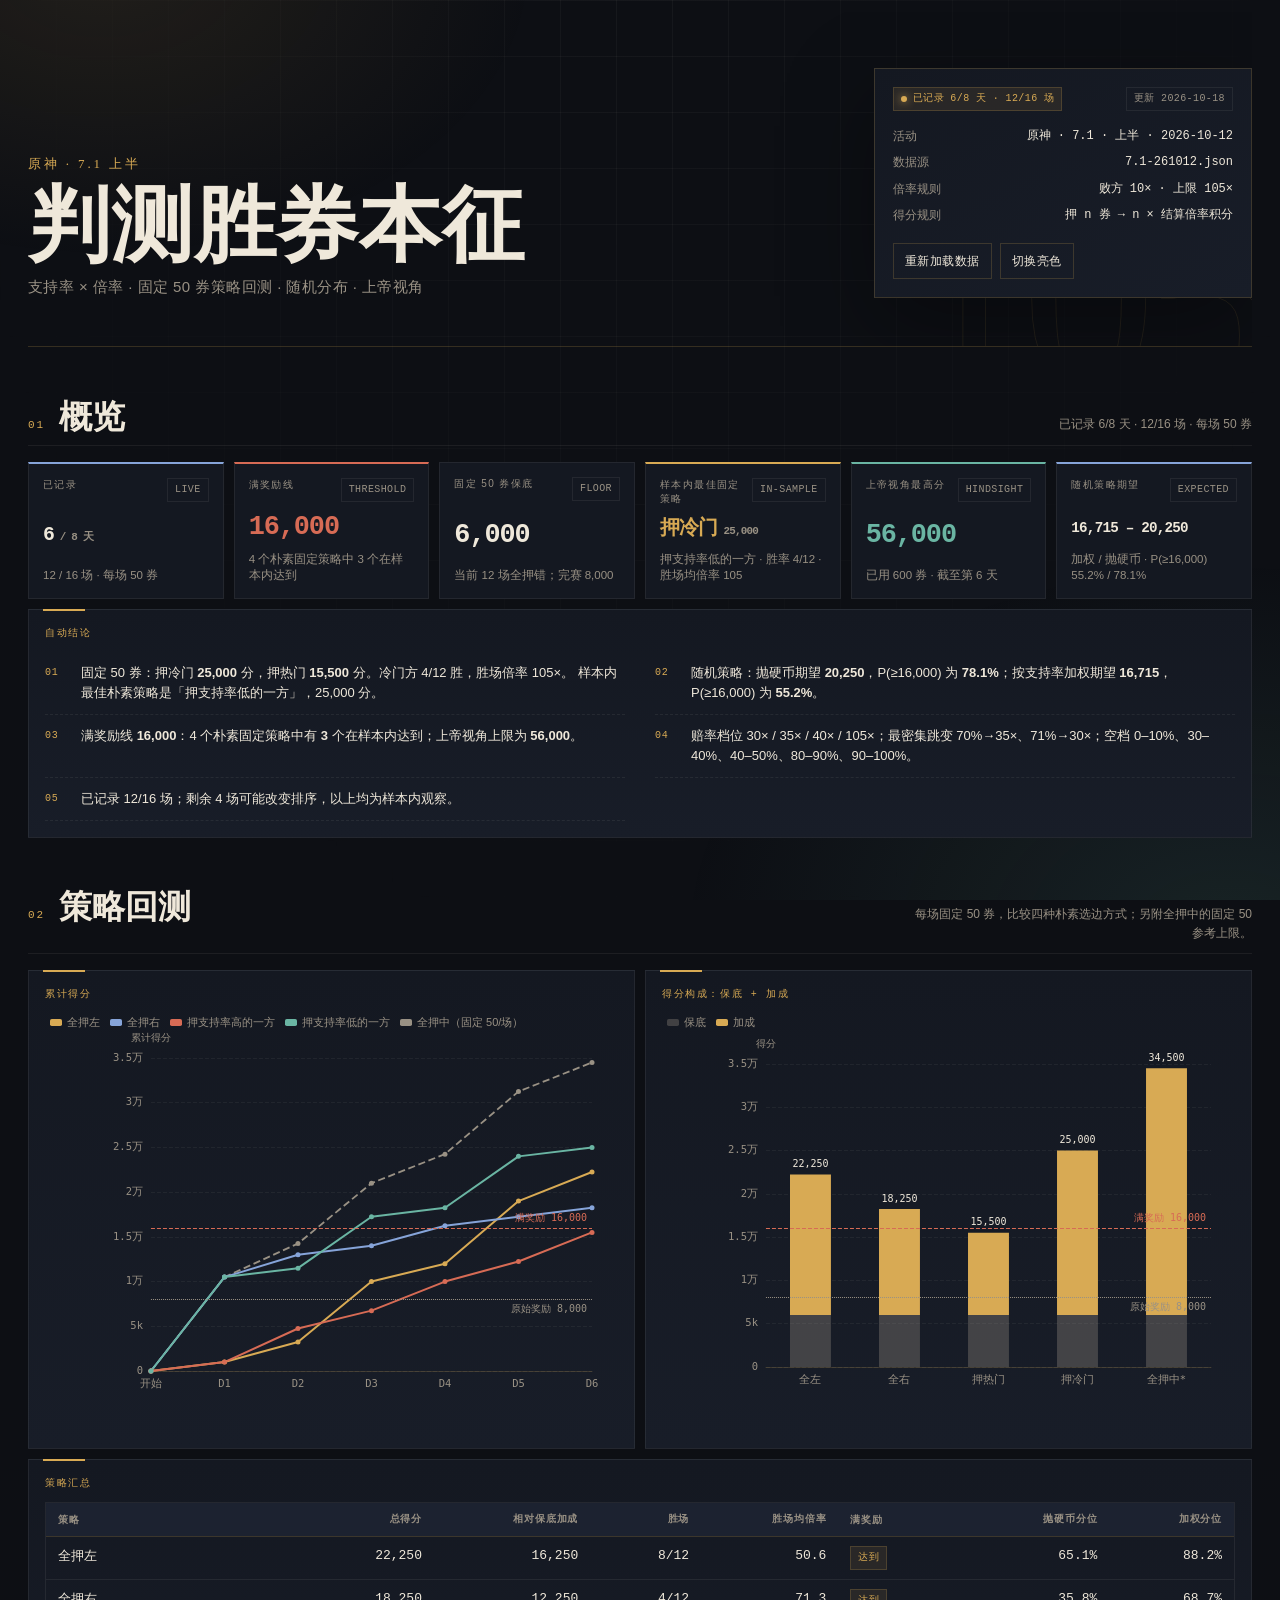
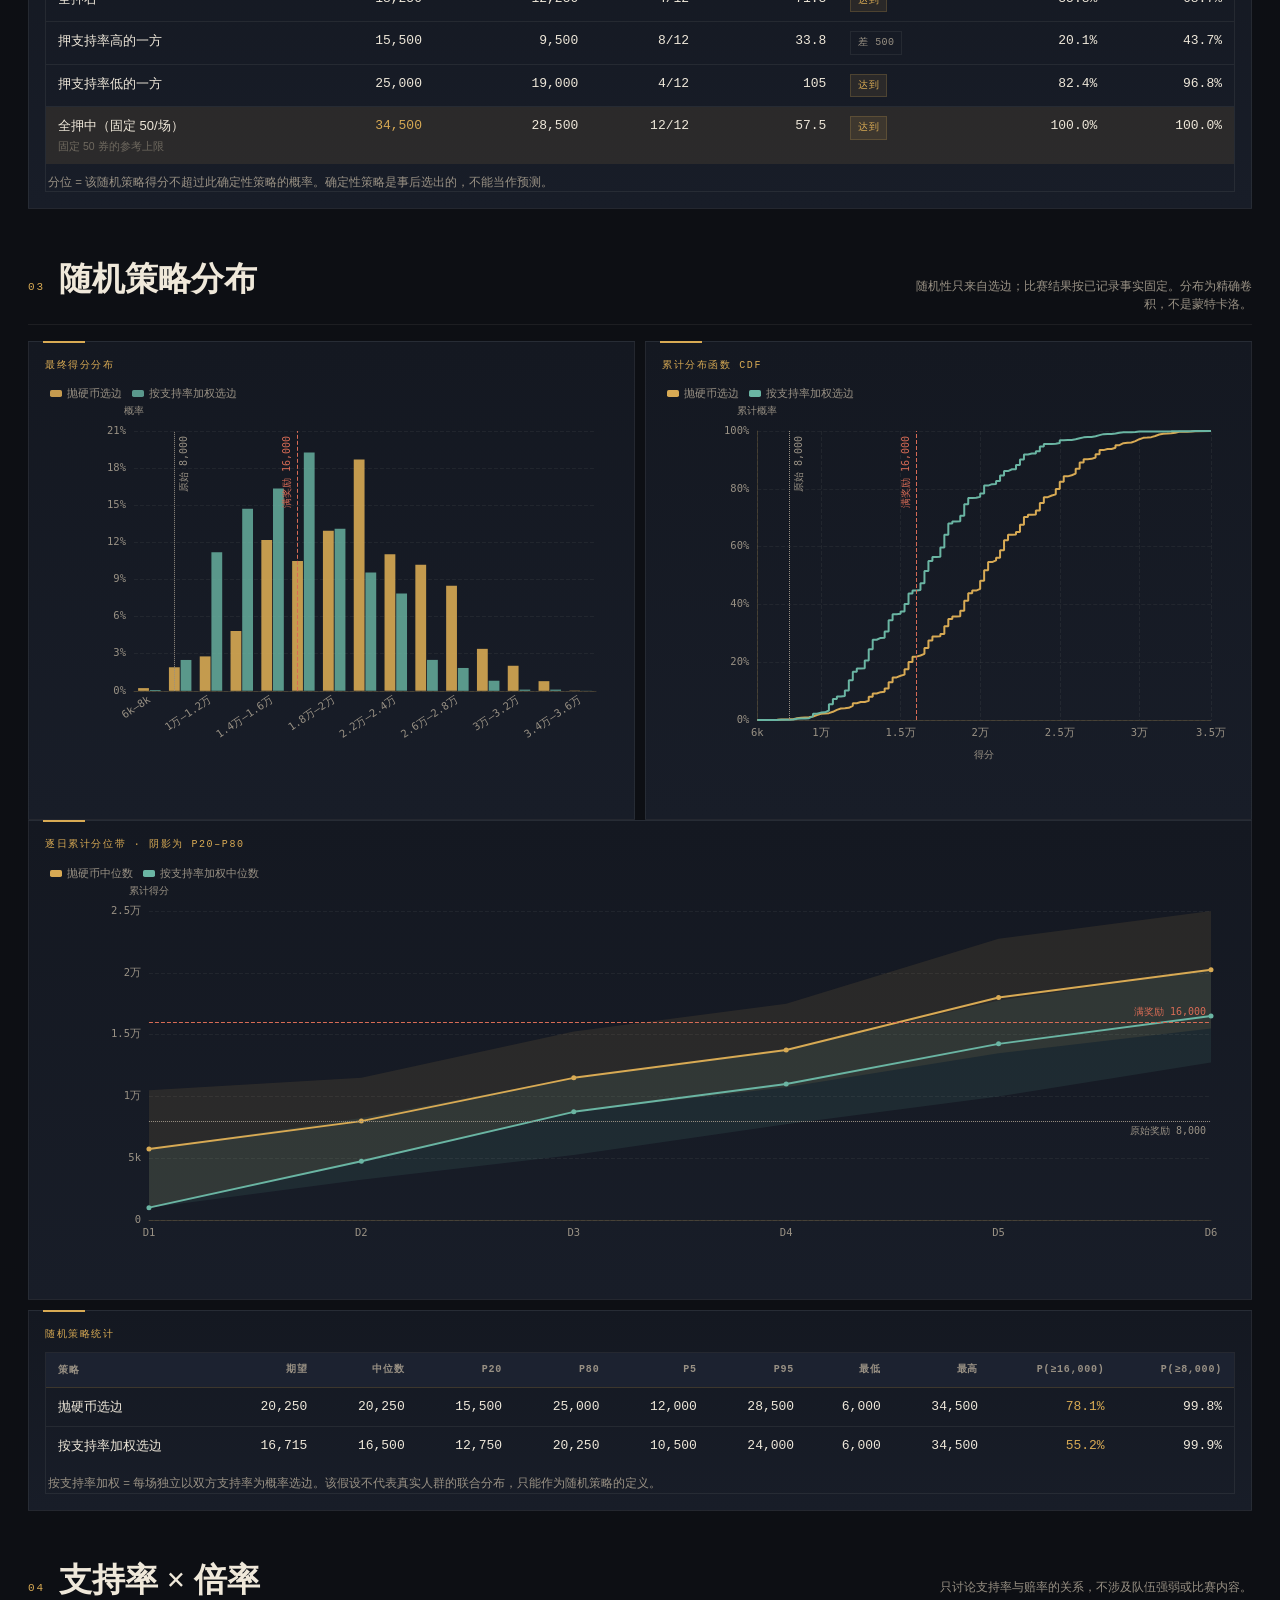
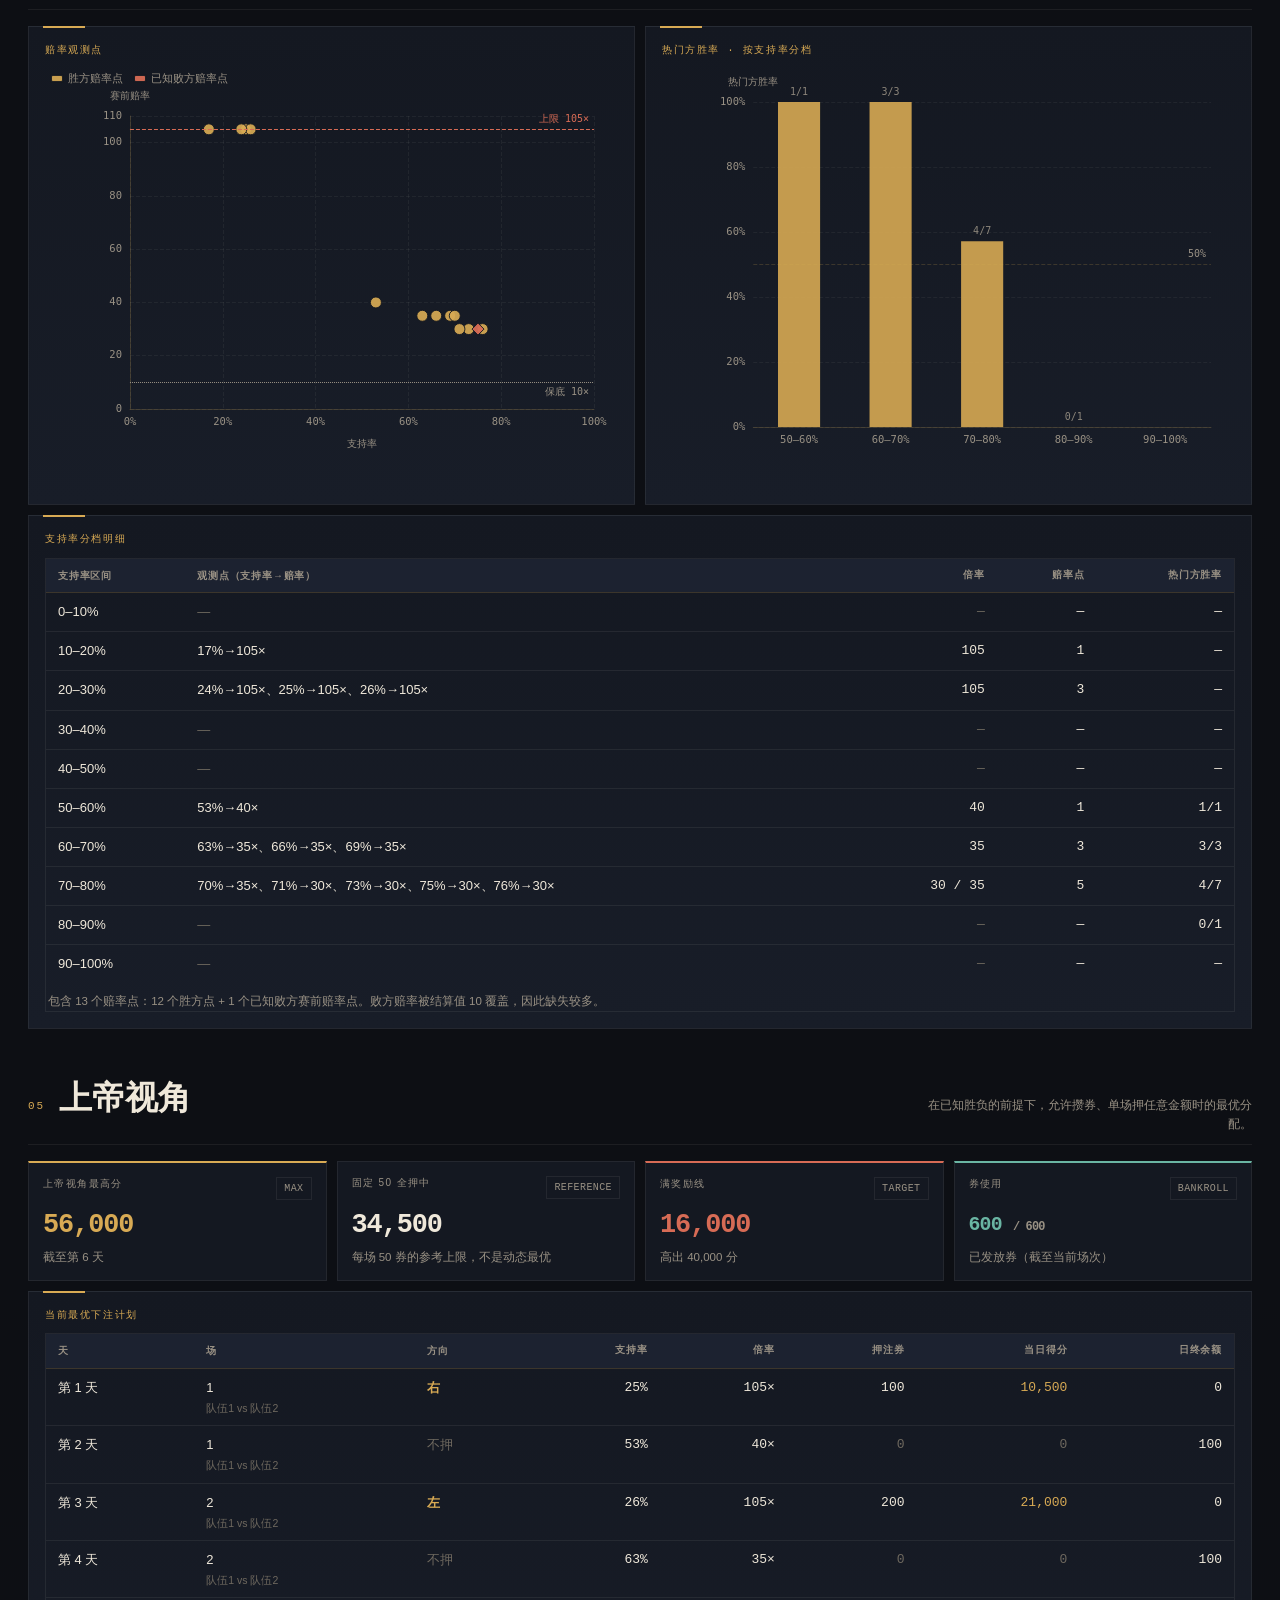
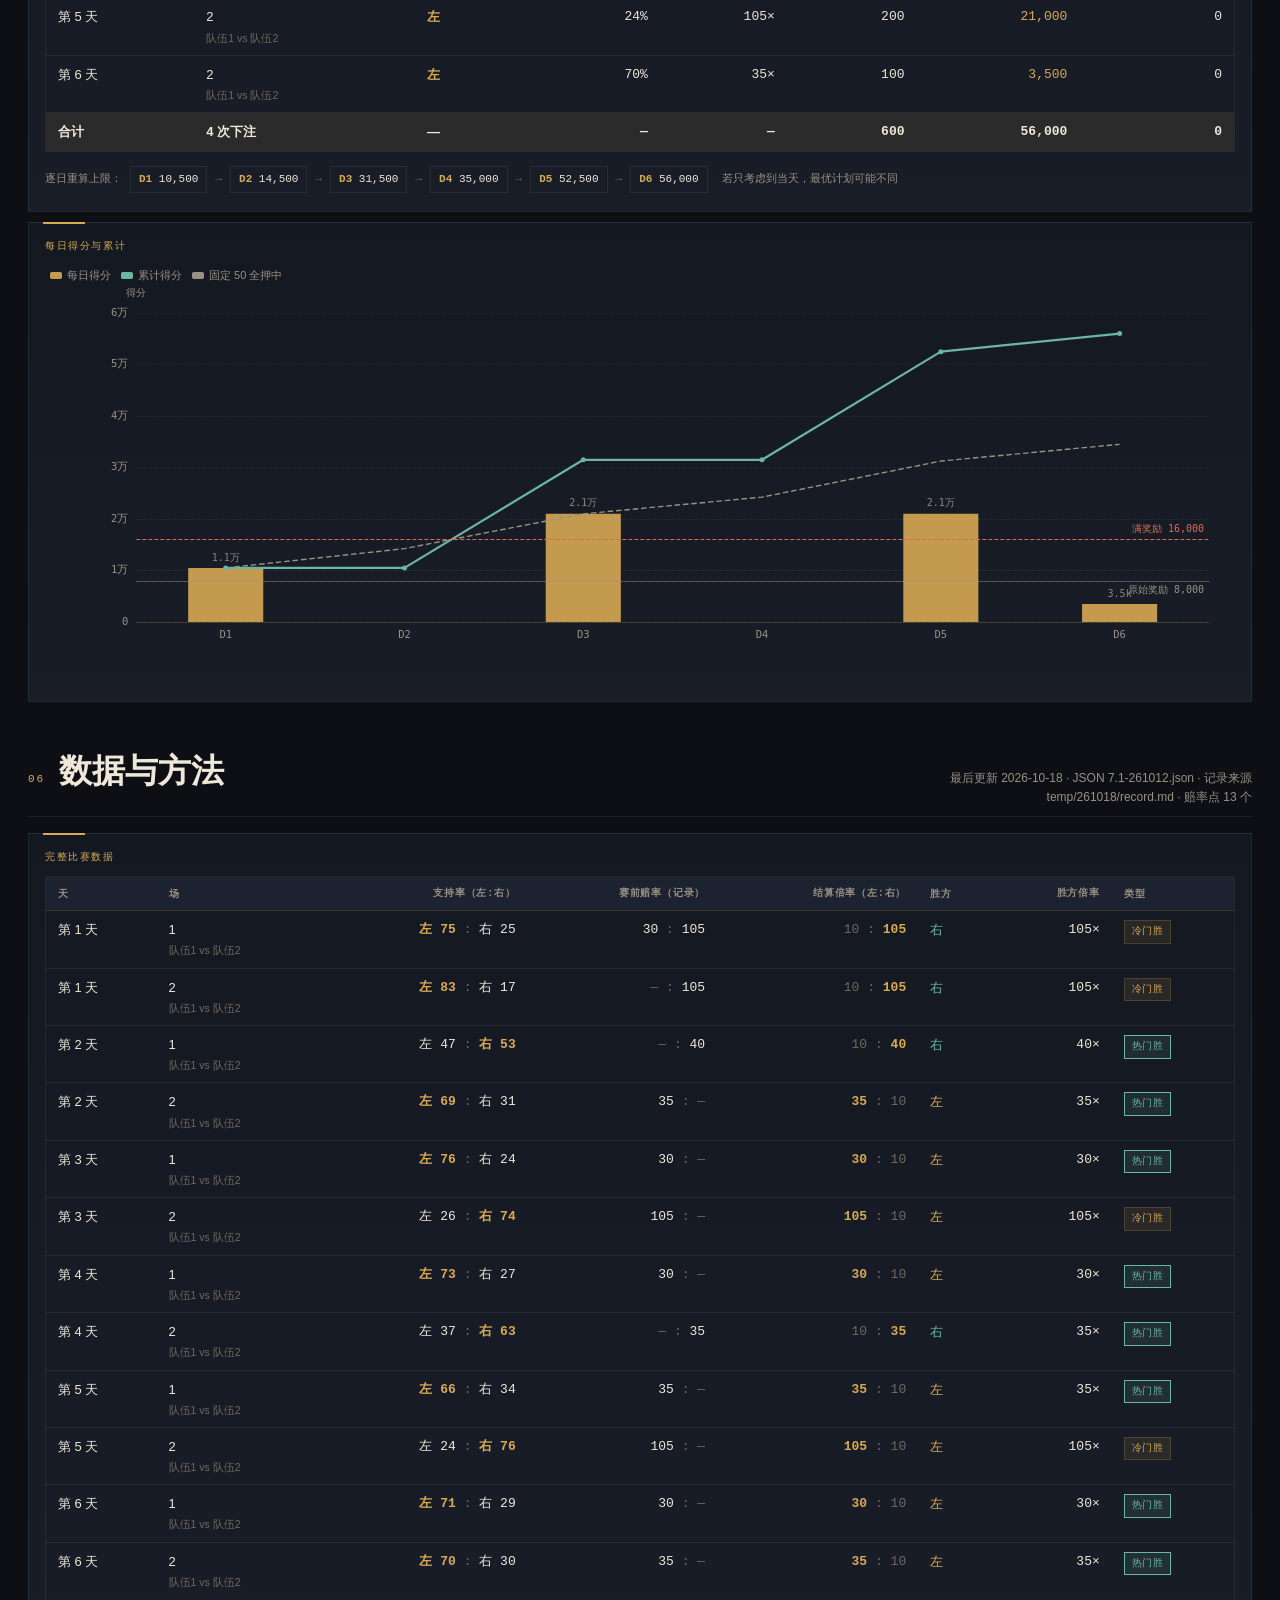
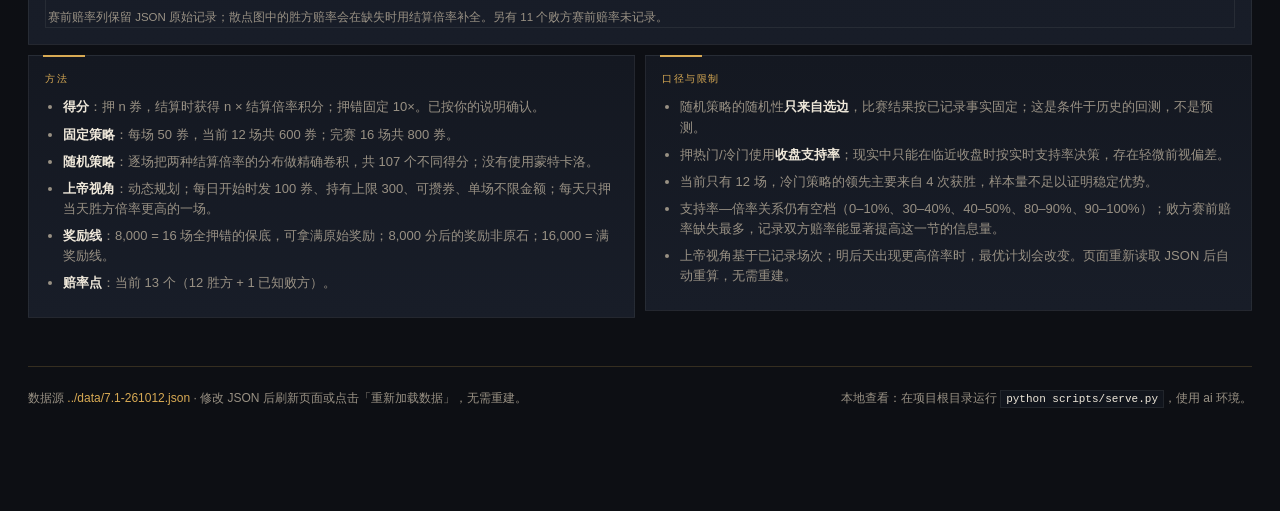
==== web/index.html @ 1e2c2797 "feat: 建立判测胜券支持率与倍率分析页面" ====
<!DOCTYPE html>
<html lang="zh-CN" data-theme="dark">
<head>
  <meta charset="UTF-8">
  <meta name="viewport" content="width=device-width, initial-scale=1.0">
  <meta name="description" content="原神 7.1 上半「判测胜券本征」支持率、倍率与下注策略分析">
  <link rel="icon" href="data:,">
  <title>判测胜券本征 · 支持率与倍率分析</title>
  <script>
    try {
      document.documentElement.dataset.theme =
        localStorage.getItem('activity-analysis-theme') || 'dark';
    } catch (e) {
      document.documentElement.dataset.theme = 'dark';
    }
  </script>
  <link rel="stylesheet" href="style.css">
</head>
<body>
  <div class="page">
    <header class="hero reveal" style="--delay:0ms">
      <div class="hero-main">
        <div class="eyebrow">原神 · 7.1 上半</div>
        <h1 class="hero-title">判测胜券本征</h1>
        <p class="hero-sub">支持率 × 倍率 · 固定 50 券策略回测 · 随机分布 · 上帝视角</p>
      </div>
      <aside class="hero-card" aria-label="数据状态">
        <div class="hero-card-head">
          <span class="badge gold" id="status-badge-wrap">
            <span class="dot"></span>
            <span id="status-badge">正在读取</span>
          </span>
          <span class="badge" id="last-updated">更新 —</span>
        </div>
        <dl class="hero-meta">
          <dt>活动</dt><dd id="meta-activity">—</dd>
          <dt>数据源</dt><dd id="meta-source">—</dd>
          <dt>倍率规则</dt><dd id="meta-multiplier">—</dd>
          <dt>得分规则</dt><dd id="meta-score">—</dd>
        </dl>
        <div class="hero-actions">
          <button class="btn" id="reload-btn" type="button">重新加载数据</button>
          <button class="btn" id="theme-btn" type="button">切换亮色</button>
        </div>
      </aside>
    </header>

    <main id="main">
      <div class="loading" id="loading">正在读取 JSON 数据…</div>
      <div class="notice hidden" id="error-panel" role="alert"></div>
      <div class="notice warn hidden" id="warning-panel" role="status"></div>

      <section class="section reveal" id="section-overview" style="--delay:80ms">
        <div class="section-head">
          <span class="section-index">01</span>
          <h2 class="section-title">概览</h2>
          <p class="section-caption" id="overview-caption">—</p>
        </div>
        <div class="kpi-grid" id="kpis"></div>
        <div class="panel insights-panel">
          <div class="panel-kicker">自动结论</div>
          <div class="insights" id="insights"></div>
        </div>
      </section>

      <section class="section reveal" id="section-strategy" style="--delay:140ms">
        <div class="section-head">
          <span class="section-index">02</span>
          <h2 class="section-title">策略回测</h2>
          <p class="section-caption" id="strategy-caption">每场固定 50 券，比较四种朴素选边方式；另附全押中的固定 50 参考上限。</p>
        </div>
        <div class="grid-2">
          <div class="panel">
            <div class="panel-kicker">累计得分</div>
            <div class="chart tall" id="strategy-cum-chart" role="img" aria-label="各固定策略累计得分曲线"></div>
          </div>
          <div class="panel">
            <div class="panel-kicker">得分构成：保底 + 加成</div>
            <div class="chart tall" id="strategy-final-chart" role="img" aria-label="各固定策略得分构成"></div>
          </div>
        </div>
        <div class="panel table-panel">
          <div class="panel-kicker">策略汇总</div>
          <div class="table-wrap" id="strategy-table"></div>
        </div>
      </section>

      <section class="section reveal" id="section-random" style="--delay:200ms">
        <div class="section-head">
          <span class="section-index">03</span>
          <h2 class="section-title">随机策略分布</h2>
          <p class="section-caption" id="random-caption">随机性只来自选边；比赛结果按已记录事实固定。分布为精确卷积，不是蒙特卡洛。</p>
        </div>
        <div class="grid-2">
          <div class="panel">
            <div class="panel-kicker">最终得分分布</div>
            <div class="chart tall" id="hist-chart" role="img" aria-label="随机策略最终得分直方图"></div>
          </div>
          <div class="panel">
            <div class="panel-kicker">累计分布函数 CDF</div>
            <div class="chart tall" id="cdf-chart" role="img" aria-label="随机策略累计分布函数"></div>
          </div>
        </div>
        <div class="panel">
          <div class="panel-kicker">逐日累计分位带 · 阴影为 P20–P80</div>
          <div class="chart tall" id="daily-band-chart" role="img" aria-label="随机策略逐日累计分位带"></div>
        </div>
        <div class="panel table-panel">
          <div class="panel-kicker">随机策略统计</div>
          <div class="table-wrap" id="random-table"></div>
        </div>
      </section>

      <section class="section reveal" id="section-odds" style="--delay:260ms">
        <div class="section-head">
          <span class="section-index">04</span>
          <h2 class="section-title">支持率 × 倍率</h2>
          <p class="section-caption" id="odds-caption">只讨论支持率与赔率的关系，不涉及队伍强弱或比赛内容。</p>
        </div>
        <div class="grid-2">
          <div class="panel">
            <div class="panel-kicker">赔率观测点</div>
            <div class="chart tall" id="odds-chart" role="img" aria-label="支持率与赔率散点图"></div>
          </div>
          <div class="panel">
            <div class="panel-kicker">热门方胜率 · 按支持率分档</div>
            <div class="chart tall" id="favorite-chart" role="img" aria-label="热门方胜率按支持率分档"></div>
          </div>
        </div>
        <div class="panel table-panel">
          <div class="panel-kicker">支持率分档明细</div>
          <div class="table-wrap" id="bucket-table"></div>
        </div>
      </section>

      <section class="section reveal" id="section-god" style="--delay:320ms">
        <div class="section-head">
          <span class="section-index">05</span>
          <h2 class="section-title">上帝视角</h2>
          <p class="section-caption" id="god-caption">在已知胜负的前提下，允许攒券、单场押任意金额时的最优分配。</p>
        </div>
        <div class="kpi-grid small" id="god-kpis"></div>
        <div class="panel table-panel">
          <div class="panel-kicker">当前最优下注计划</div>
          <div class="table-wrap" id="god-plan-table"></div>
          <div class="prefix-strip" id="god-prefixes"></div>
        </div>
        <div class="panel table-panel">
          <div class="panel-kicker">每日得分与累计</div>
          <div class="chart tall" id="god-chart" role="img" aria-label="上帝视角每日得分与累计"></div>
        </div>
      </section>

      <section class="section reveal" id="section-data" style="--delay:380ms">
        <div class="section-head">
          <span class="section-index">06</span>
          <h2 class="section-title">数据与方法</h2>
          <p class="section-caption" id="data-caption">—</p>
        </div>
        <div class="panel table-panel">
          <div class="panel-kicker">完整比赛数据</div>
          <div class="table-wrap" id="match-table"></div>
        </div>
        <div class="grid-2 align-start" style="margin-top:10px">
          <div class="panel method">
            <div class="panel-kicker">方法</div>
            <div id="method-notes"></div>
          </div>
          <div class="panel method">
            <div class="panel-kicker">口径与限制</div>
            <div id="caveats"></div>
          </div>
        </div>
      </section>
    </main>

    <footer>
      <div>
        数据源 <a id="data-link" href="#">—</a> · 修改 JSON 后刷新页面或点击「重新加载数据」，无需重建。
      </div>
      <div>
        本地查看：在项目根目录运行 <code>python scripts/serve.py</code>，使用 ai 环境。
      </div>
    </footer>
  </div>

  <noscript>
    <div class="notice">本页面需要启用 JavaScript 才能读取数据和绘制图表。</div>
  </noscript>

  <script src="vendor/echarts.min.js"></script>
  <script src="app.js"></script>
</body>
</html>
---- web/style.css ----
:root {
  color-scheme: dark;
  --bg: #0d0f14;
  --bg-2: #11151d;
  --panel: #141821;
  --panel-2: #181d28;
  --panel-3: #1c2230;
  --text: #efe8da;
  --muted: #999184;
  --faint: #6f695f;
  --line: rgba(214, 168, 79, .20);
  --line-soft: rgba(239, 232, 218, .07);
  --grid: rgba(239, 232, 218, .045);
  --gold: #d8aa54;
  --gold-strong: #edc879;
  --gold-soft: rgba(216, 170, 84, .10);
  --red: #d76b55;
  --red-soft: rgba(215, 107, 85, .12);
  --jade: #6ab5a3;
  --jade-soft: rgba(106, 181, 163, .12);
  --blue: #86a4d9;
  --blue-soft: rgba(134, 164, 217, .12);
  --shadow: 0 28px 90px rgba(0, 0, 0, .35);
  --font-display: "Iowan Old Style", "Palatino Linotype", "Georgia", "STZhongsong", "Songti SC", "SimSun", serif;
  --font-body: "Aptos", "Segoe UI", "Microsoft YaHei UI", "PingFang SC", sans-serif;
  --font-mono: "Cascadia Mono", "Consolas", "SFMono-Regular", "Menlo", monospace;
  --font-kai: "KaiTi", "STKaiti", "Kaiti SC", serif;
}

html[data-theme="light"] {
  color-scheme: light;
  --bg: #f1ecdf;
  --bg-2: #f6f1e6;
  --panel: #fbf7ee;
  --panel-2: #f5efe2;
  --panel-3: #efe7d7;
  --text: #241f18;
  --muted: #746a5b;
  --faint: #9c917f;
  --line: rgba(122, 87, 32, .22);
  --line-soft: rgba(36, 31, 24, .09);
  --grid: rgba(36, 31, 24, .05);
  --gold: #92651b;
  --gold-strong: #7a5215;
  --gold-soft: rgba(146, 101, 27, .08);
  --red: #a33f2d;
  --red-soft: rgba(163, 63, 45, .08);
  --jade: #2d7768;
  --jade-soft: rgba(45, 119, 104, .08);
  --blue: #3f6198;
  --blue-soft: rgba(63, 97, 152, .08);
  --shadow: 0 24px 60px rgba(80, 60, 30, .10);
}

*,
*::before,
*::after { box-sizing: border-box; }

html { scroll-behavior: smooth; }

body {
  margin: 0;
  min-height: 100vh;
  background: var(--bg);
  color: var(--text);
  font-family: var(--font-body);
  font-size: 15px;
  line-height: 1.55;
  text-rendering: optimizeLegibility;
  -webkit-font-smoothing: antialiased;
}

body::before {
  content: "";
  position: fixed;
  inset: 0;
  z-index: 0;
  pointer-events: none;
  background-image:
    linear-gradient(var(--grid) 1px, transparent 1px),
    linear-gradient(90deg, var(--grid) 1px, transparent 1px);
  background-size: 56px 56px;
  -webkit-mask-image: radial-gradient(ellipse at 50% 0%, #000 0%, transparent 78%);
  mask-image: radial-gradient(ellipse at 50% 0%, #000 0%, transparent 78%);
}

body::after {
  content: "";
  position: fixed;
  inset: 0;
  z-index: 0;
  pointer-events: none;
  background:
    radial-gradient(620px 420px at 8% -4%, var(--gold-soft), transparent 70%),
    radial-gradient(760px 520px at 96% 104%, var(--jade-soft), transparent 72%);
}

a { color: var(--gold); text-decoration: none; }
a:hover { text-decoration: underline; }
button { font: inherit; color: inherit; }
code, pre { font-family: var(--font-mono); }
::selection { background: var(--gold); color: var(--bg); }

.page {
  position: relative;
  z-index: 1;
  width: min(1440px, calc(100% - 56px));
  margin: 0 auto;
  padding: 12px 0 64px;
}

/* ---------- hero ---------- */

.hero {
  position: relative;
  display: grid;
  grid-template-columns: minmax(0, 1.55fr) minmax(330px, .75fr);
  gap: clamp(24px, 5vw, 72px);
  align-items: end;
  padding: clamp(28px, 4.5vw, 56px) 0 clamp(28px, 4vw, 48px);
  border-bottom: 1px solid var(--line);
  overflow: hidden;
}

.hero::after {
  content: "105";
  position: absolute;
  right: -6px;
  bottom: -58px;
  z-index: 0;
  font-family: var(--font-display);
  font-size: clamp(150px, 21vw, 300px);
  line-height: .8;
  letter-spacing: -.06em;
  color: transparent;
  -webkit-text-stroke: 1px var(--line);
  opacity: .55;
  pointer-events: none;
  user-select: none;
}

.hero-main,
.hero-card { position: relative; z-index: 1; }

.eyebrow {
  font-family: var(--font-kai);
  font-size: 13px;
  letter-spacing: .22em;
  color: var(--gold);
}

.hero-title {
  margin: .16em 0 .12em;
  font-family: var(--font-display);
  font-size: clamp(42px, 6.4vw, 86px);
  font-weight: 600;
  line-height: .96;
  letter-spacing: .01em;
}

.hero-sub {
  max-width: 62ch;
  margin: 0;
  color: var(--muted);
  font-size: clamp(13px, 1.2vw, 15px);
  letter-spacing: .03em;
}

.hero-card {
  border: 1px solid var(--line);
  background: linear-gradient(155deg, var(--panel), var(--panel-2));
  box-shadow: var(--shadow);
  padding: 18px;
}

.hero-card-head {
  display: flex;
  flex-wrap: wrap;
  align-items: center;
  justify-content: space-between;
  gap: 8px;
}

.hero-meta {
  display: grid;
  grid-template-columns: auto 1fr;
  gap: 8px 16px;
  margin: 16px 0 0;
  font-size: 12px;
}

.hero-meta dt { color: var(--muted); white-space: nowrap; }
.hero-meta dd {
  margin: 0;
  font-family: var(--font-mono);
  text-align: right;
  overflow-wrap: anywhere;
}

.hero-actions {
  display: flex;
  flex-wrap: wrap;
  gap: 8px;
  margin-top: 18px;
}

/* ---------- sections and panels ---------- */

.section { padding-top: clamp(34px, 4vw, 52px); }

.section-head {
  display: flex;
  align-items: baseline;
  gap: 14px;
  margin-bottom: 16px;
  padding-bottom: 10px;
  border-bottom: 1px solid var(--line-soft);
}

.section-index {
  font-family: var(--font-mono);
  font-size: 11px;
  letter-spacing: .18em;
  color: var(--gold);
}

.section-title {
  margin: 0;
  font-family: var(--font-display);
  font-size: clamp(23px, 2.6vw, 34px);
  font-weight: 600;
  line-height: 1.1;
}

.section-caption {
  max-width: 52ch;
  margin: 0 0 0 auto;
  color: var(--muted);
  font-size: 12px;
  text-align: right;
}

.panel {
  position: relative;
  border: 1px solid var(--line-soft);
  background: linear-gradient(180deg, var(--panel), var(--panel-2));
  padding: 16px;
}

.panel::before {
  content: "";
  position: absolute;
  top: -1px;
  left: 14px;
  width: 42px;
  height: 2px;
  background: var(--gold);
}

.panel-kicker {
  margin-bottom: 10px;
  font-family: var(--font-mono);
  font-size: 10px;
  letter-spacing: .16em;
  color: var(--gold);
}

.table-panel { margin-top: 10px; }

.stack { display: grid; gap: 10px; }

.grid-2 {
  display: grid;
  grid-template-columns: repeat(2, minmax(0, 1fr));
  gap: 10px;
}

.grid-2.align-start { align-items: start; }

/* ---------- KPI ---------- */

.kpi-grid {
  display: grid;
  grid-template-columns: repeat(6, minmax(0, 1fr));
  gap: 10px;
}

.kpi-grid.small { grid-template-columns: repeat(4, minmax(0, 1fr)); }

.kpi {
  display: flex;
  flex-direction: column;
  justify-content: space-between;
  min-height: 120px;
  padding: 14px;
  border: 1px solid var(--line-soft);
  background: var(--panel);
  transition: transform .18s ease, border-color .18s ease;
}

.kpi:hover {
  transform: translateY(-2px);
  border-color: var(--line);
}

.kpi.gold { border-top: 2px solid var(--gold); }
.kpi.red { border-top: 2px solid var(--red); }
.kpi.jade { border-top: 2px solid var(--jade); }
.kpi.blue { border-top: 2px solid var(--blue); }

.kpi-top {
  display: flex;
  align-items: flex-start;
  justify-content: space-between;
  gap: 8px;
}

.kpi-label {
  color: var(--muted);
  font-size: 10px;
  letter-spacing: .14em;
  line-height: 1.4;
}

.kpi-value {
  margin-top: 10px;
  font-family: var(--font-mono);
  font-size: clamp(21px, 2.1vw, 30px);
  font-weight: 600;
  line-height: 1.15;
  letter-spacing: -.04em;
  overflow-wrap: anywhere;
}

.kpi-value.small { font-size: clamp(17px, 1.55vw, 22px); }

.kpi-sub {
  margin-top: 8px;
  color: var(--muted);
  font-size: 11.5px;
  line-height: 1.45;
}

/* ---------- insights ---------- */

.insights-panel { margin-top: 10px; }

.insights {
  display: grid;
  grid-template-columns: repeat(2, minmax(0, 1fr));
  gap: 0 30px;
}

.insight {
  display: grid;
  grid-template-columns: 26px 1fr;
  gap: 10px;
  padding: 11px 0;
  border-bottom: 1px dashed var(--line-soft);
  font-size: 13px;
}

.insight-num {
  padding-top: 2px;
  font-family: var(--font-mono);
  font-size: 10px;
  letter-spacing: .08em;
  color: var(--gold);
}

.insight b { color: var(--text); }

/* ---------- charts ---------- */

.chart {
  width: 100%;
  height: 360px;
}

.chart.tall { height: 420px; }
.chart.short { height: 300px; }

/* ---------- tables ---------- */

.table-wrap {
  width: 100%;
  overflow-x: auto;
  border: 1px solid var(--line-soft);
}

table {
  width: 100%;
  border-collapse: collapse;
  font-size: 13px;
  font-variant-numeric: tabular-nums;
}

th {
  position: sticky;
  top: 0;
  z-index: 1;
  padding: 9px 12px;
  border-bottom: 1px solid var(--line);
  background: var(--panel-3);
  color: var(--muted);
  font-size: 10px;
  font-weight: 600;
  letter-spacing: .08em;
  text-align: left;
  white-space: nowrap;
}

td {
  padding: 9px 12px;
  border-bottom: 1px solid var(--line-soft);
  vertical-align: top;
}

tr:last-child td { border-bottom: 0; }
tbody tr:hover { background: var(--gold-soft); }

.num {
  text-align: right;
  font-family: var(--font-mono);
  white-space: nowrap;
}

.muted { color: var(--muted); }
.faint { color: var(--faint); }
.gold { color: var(--gold); }
.red { color: var(--red); }
.jade { color: var(--jade); }

.winner-cell {
  color: var(--gold);
  font-family: var(--font-mono);
  font-weight: 600;
}

.loser-cell {
  color: var(--faint);
  font-family: var(--font-mono);
}

.ref-row { background: var(--gold-soft); }
.total-row td {
  border-top: 1px solid var(--line);
  background: var(--gold-soft);
  font-weight: 600;
}

.sub-line {
  display: block;
  margin-top: 2px;
  color: var(--faint);
  font-size: 10.5px;
  font-weight: 400;
}

/* ---------- badges and buttons ---------- */

.badge {
  display: inline-flex;
  align-items: center;
  gap: 6px;
  padding: 3px 7px;
  border: 1px solid var(--line-soft);
  color: var(--muted);
  font-family: var(--font-mono);
  font-size: 10px;
  letter-spacing: .04em;
  white-space: nowrap;
}

.badge.gold {
  border-color: var(--line);
  background: var(--gold-soft);
  color: var(--gold);
}

.badge.red {
  border-color: var(--red);
  background: var(--red-soft);
  color: var(--red);
}

.badge.jade {
  border-color: var(--jade);
  background: var(--jade-soft);
  color: var(--jade);
}

.badge.warn {
  border-color: var(--gold);
  background: var(--gold-soft);
  color: var(--gold);
}

.badge.ok {
  border-color: var(--jade);
  background: var(--jade-soft);
  color: var(--jade);
}

.dot {
  width: 6px;
  height: 6px;
  border-radius: 50%;
  background: currentColor;
  box-shadow: 0 0 10px currentColor;
}

.btn {
  border: 1px solid var(--line);
  background: transparent;
  color: var(--text);
  padding: 8px 11px;
  font-size: 12px;
  letter-spacing: .04em;
  cursor: pointer;
  transition: border-color .18s ease, color .18s ease, background .18s ease, transform .1s ease;
}

.btn:hover {
  border-color: var(--gold);
  background: var(--gold-soft);
  color: var(--gold);
}

.btn:active { transform: translateY(1px); }
.btn:focus-visible { outline: 2px solid var(--gold); outline-offset: 2px; }

/* ---------- notices ---------- */

.notice {
  margin: 16px 0;
  padding: 14px 16px;
  border: 1px solid var(--red);
  background: var(--red-soft);
}

.notice.warn {
  border-color: var(--line);
  background: var(--gold-soft);
}

.notice-title {
  margin-bottom: 6px;
  font-family: var(--font-mono);
  font-size: 11px;
  letter-spacing: .1em;
  color: var(--red);
}

.notice.warn .notice-title { color: var(--gold); }
.notice p { margin: 4px 0; font-size: 13px; }
.notice ul { margin: 6px 0 0 18px; padding: 0; font-size: 13px; }
.notice li { margin: 3px 0; }

.notice pre {
  margin: 10px 0 0;
  padding: 10px 12px;
  overflow-x: auto;
  border: 1px solid var(--line-soft);
  background: var(--bg-2);
  font-size: 12px;
}

/* ---------- prefix strip ---------- */

.prefix-strip {
  display: flex;
  flex-wrap: wrap;
  align-items: center;
  gap: 8px;
  margin: 14px 0 2px;
  font-family: var(--font-mono);
  font-size: 11px;
  color: var(--muted);
}

.pill {
  padding: 4px 8px;
  border: 1px solid var(--line-soft);
  color: var(--text);
  white-space: nowrap;
}

.pill b { color: var(--gold); }
.arrow { color: var(--faint); }

/* ---------- method notes ---------- */

.method ul {
  margin: 0;
  padding-left: 18px;
  color: var(--muted);
  font-size: 13px;
}

.method li { margin: 7px 0; }
.method strong { color: var(--text); font-weight: 600; }

/* ---------- footer ---------- */

footer {
  display: flex;
  flex-wrap: wrap;
  justify-content: space-between;
  gap: 12px 28px;
  margin-top: 48px;
  padding: 22px 0 40px;
  border-top: 1px solid var(--line);
  color: var(--muted);
  font-size: 12px;
}

footer code {
  padding: 2px 5px;
  border: 1px solid var(--line-soft);
  background: var(--bg-2);
  color: var(--text);
  font-size: 11px;
}

/* ---------- loading and motion ---------- */

.loading {
  padding: 64px 0;
  color: var(--muted);
  font-family: var(--font-mono);
  font-size: 12px;
  letter-spacing: .12em;
  text-align: center;
}

.hidden { display: none !important; }

.reveal {
  opacity: 0;
  transform: translateY(14px);
  animation: rise .72s cubic-bezier(.2, .7, .2, 1) forwards;
  animation-delay: var(--delay, 0ms);
}

@keyframes rise {
  to { opacity: 1; transform: none; }
}

@media (prefers-reduced-motion: reduce) {
  html { scroll-behavior: auto; }
  .reveal { animation: none; opacity: 1; transform: none; }
  .kpi, .btn { transition: none; }
}

/* ---------- responsive ---------- */

@media (max-width: 1180px) {
  .hero { grid-template-columns: 1fr; }
  .hero::after { font-size: 200px; right: -12px; bottom: -24px; opacity: .35; }
  .kpi-grid { grid-template-columns: repeat(3, minmax(0, 1fr)); }
  .kpi-grid.small { grid-template-columns: repeat(4, minmax(0, 1fr)); }
  .grid-2 { grid-template-columns: 1fr; }
}

@media (max-width: 760px) {
  .page { width: calc(100% - 24px); }
  .hero-title { font-size: clamp(36px, 12vw, 58px); }
  .kpi-grid,
  .kpi-grid.small { grid-template-columns: repeat(2, minmax(0, 1fr)); }
  .insights { grid-template-columns: 1fr; }
  .section-head { flex-wrap: wrap; }
  .section-caption { width: 100%; margin-left: 0; text-align: left; }
  .chart,
  .chart.tall { height: 320px; }
  .chart.short { height: 280px; }
  .panel { padding: 13px; }
}
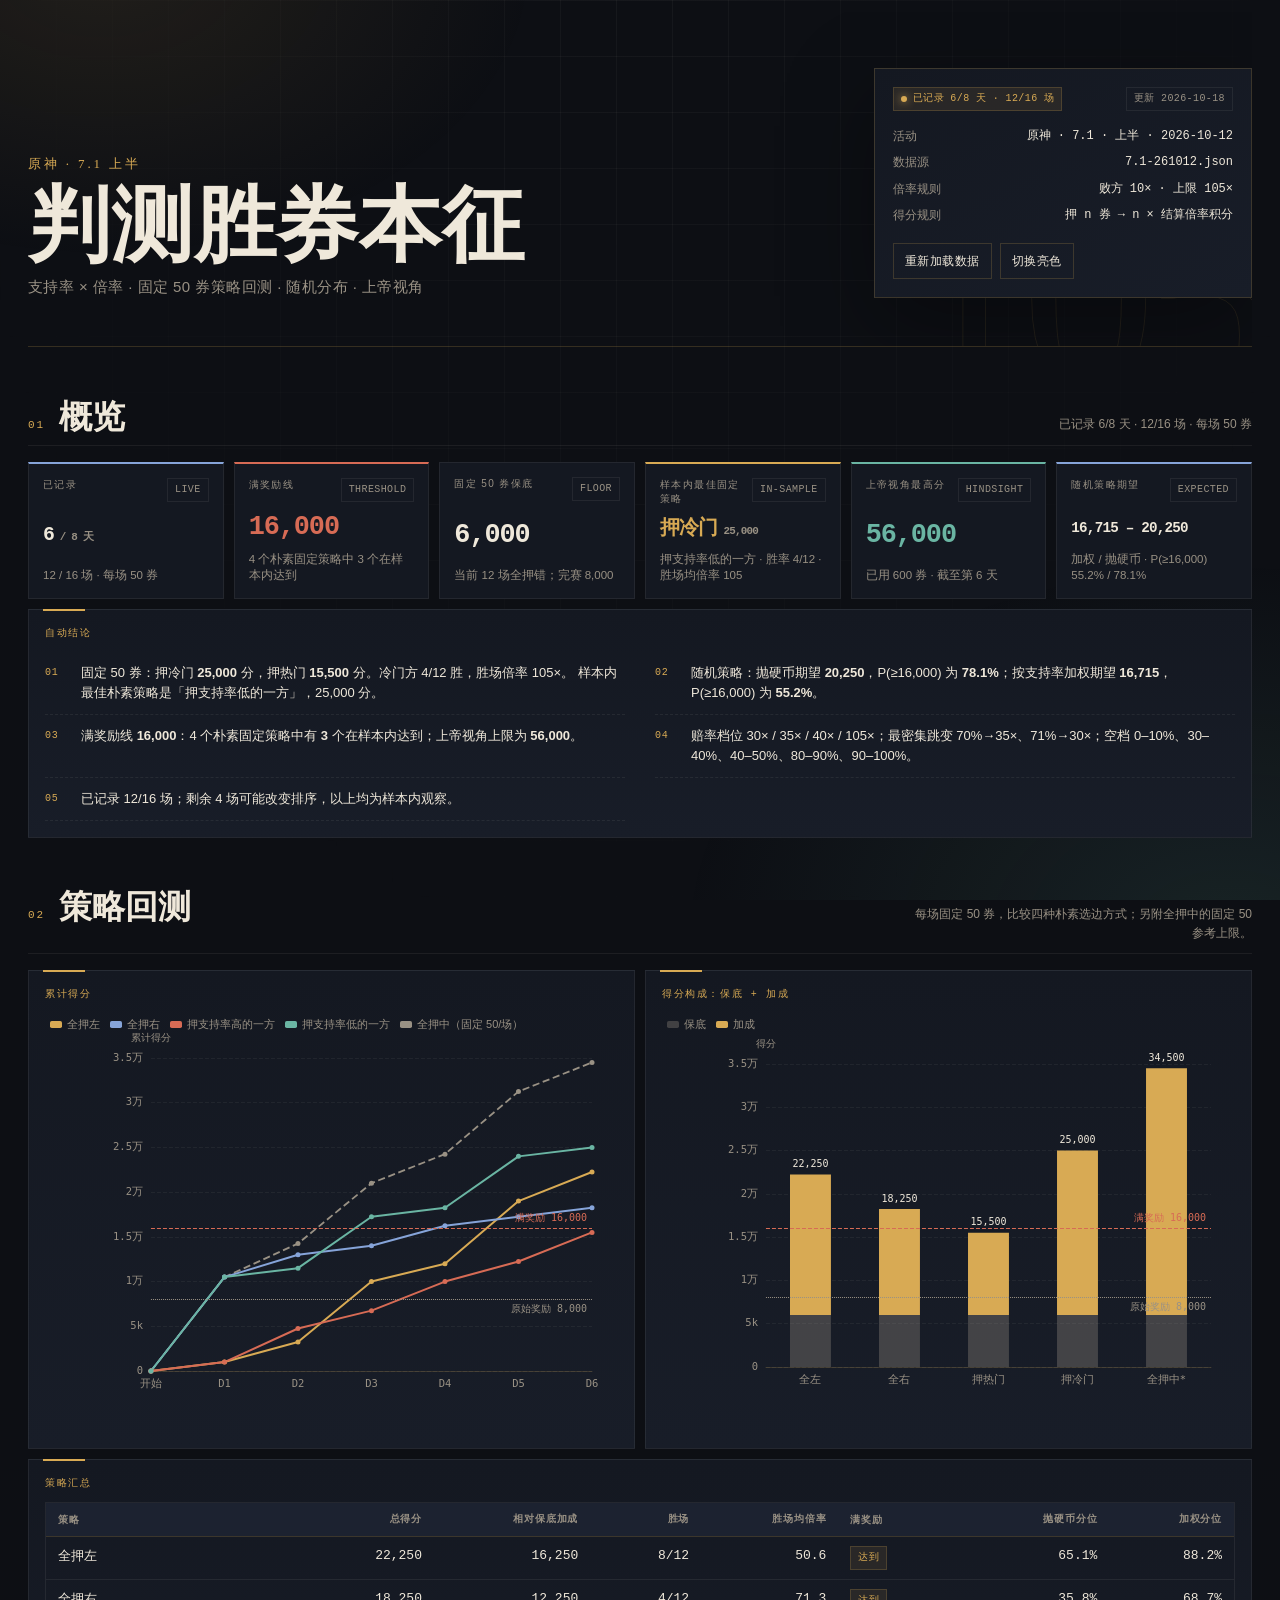
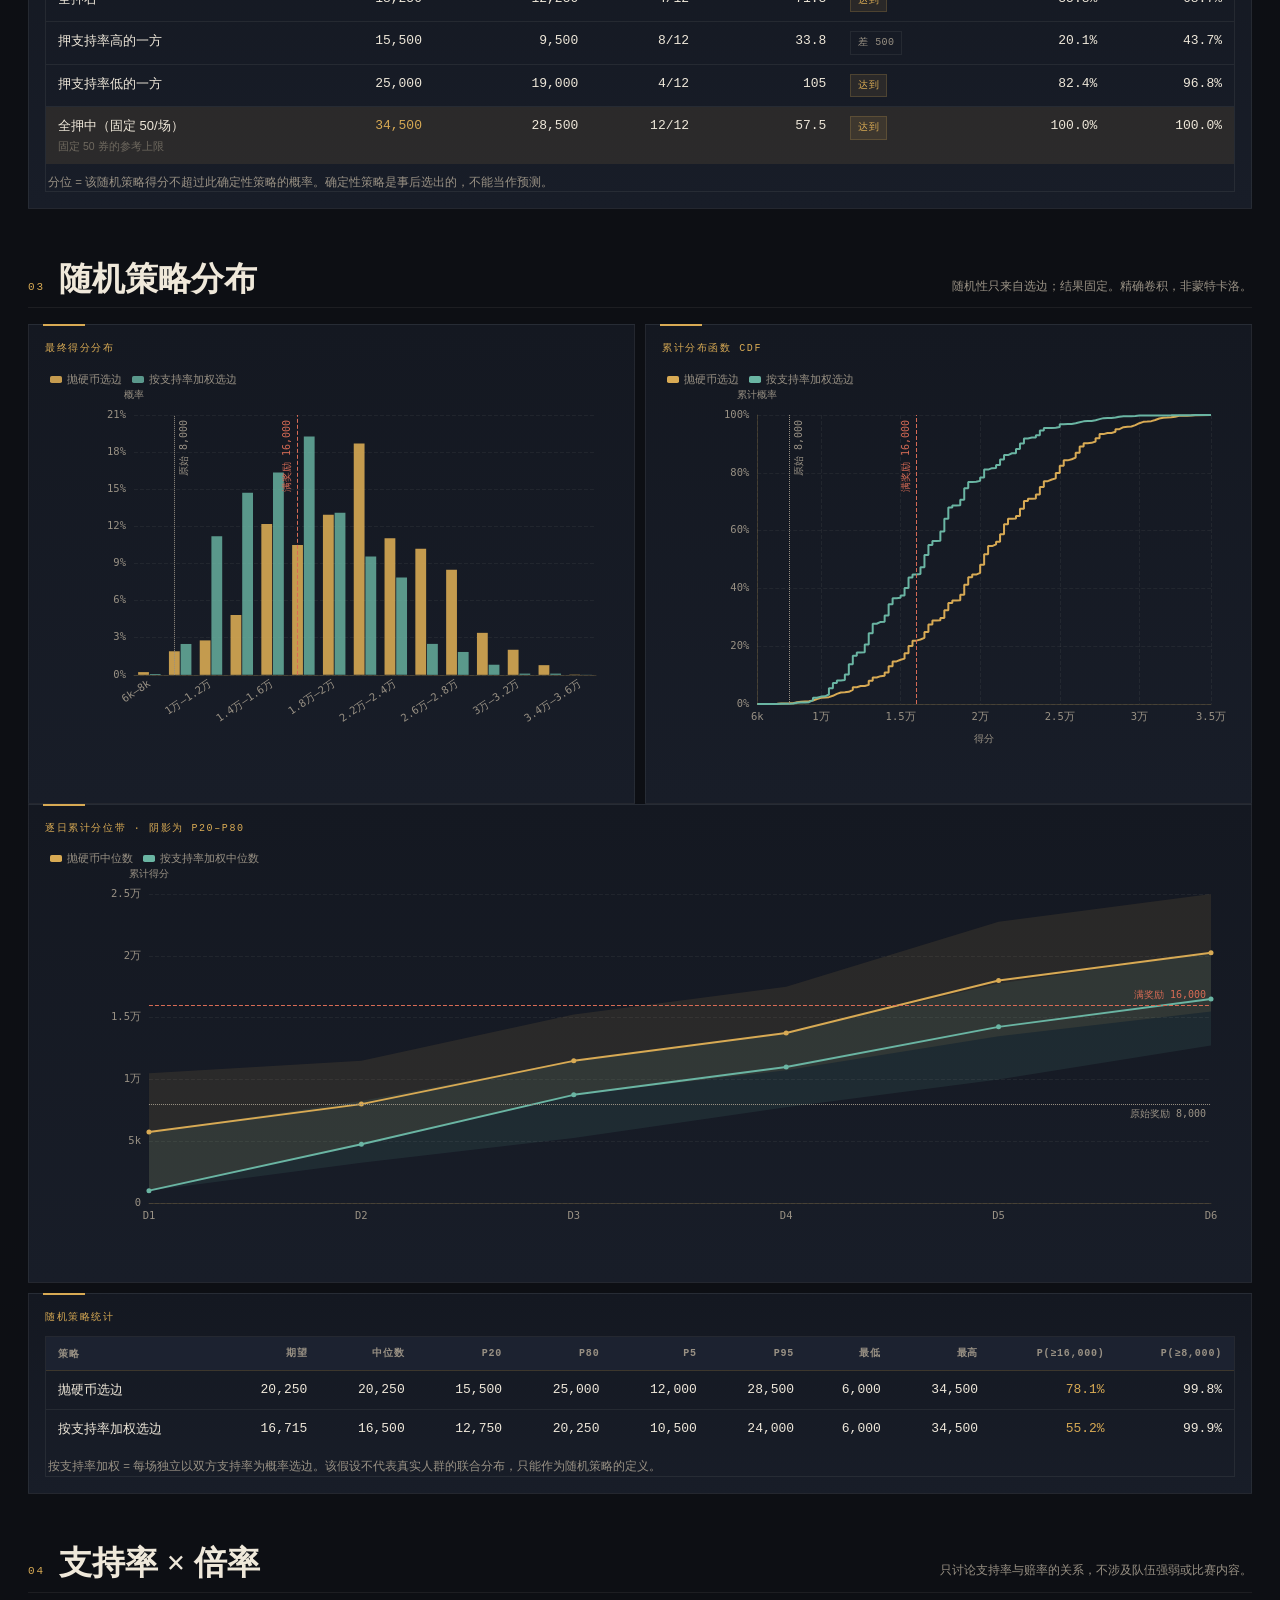
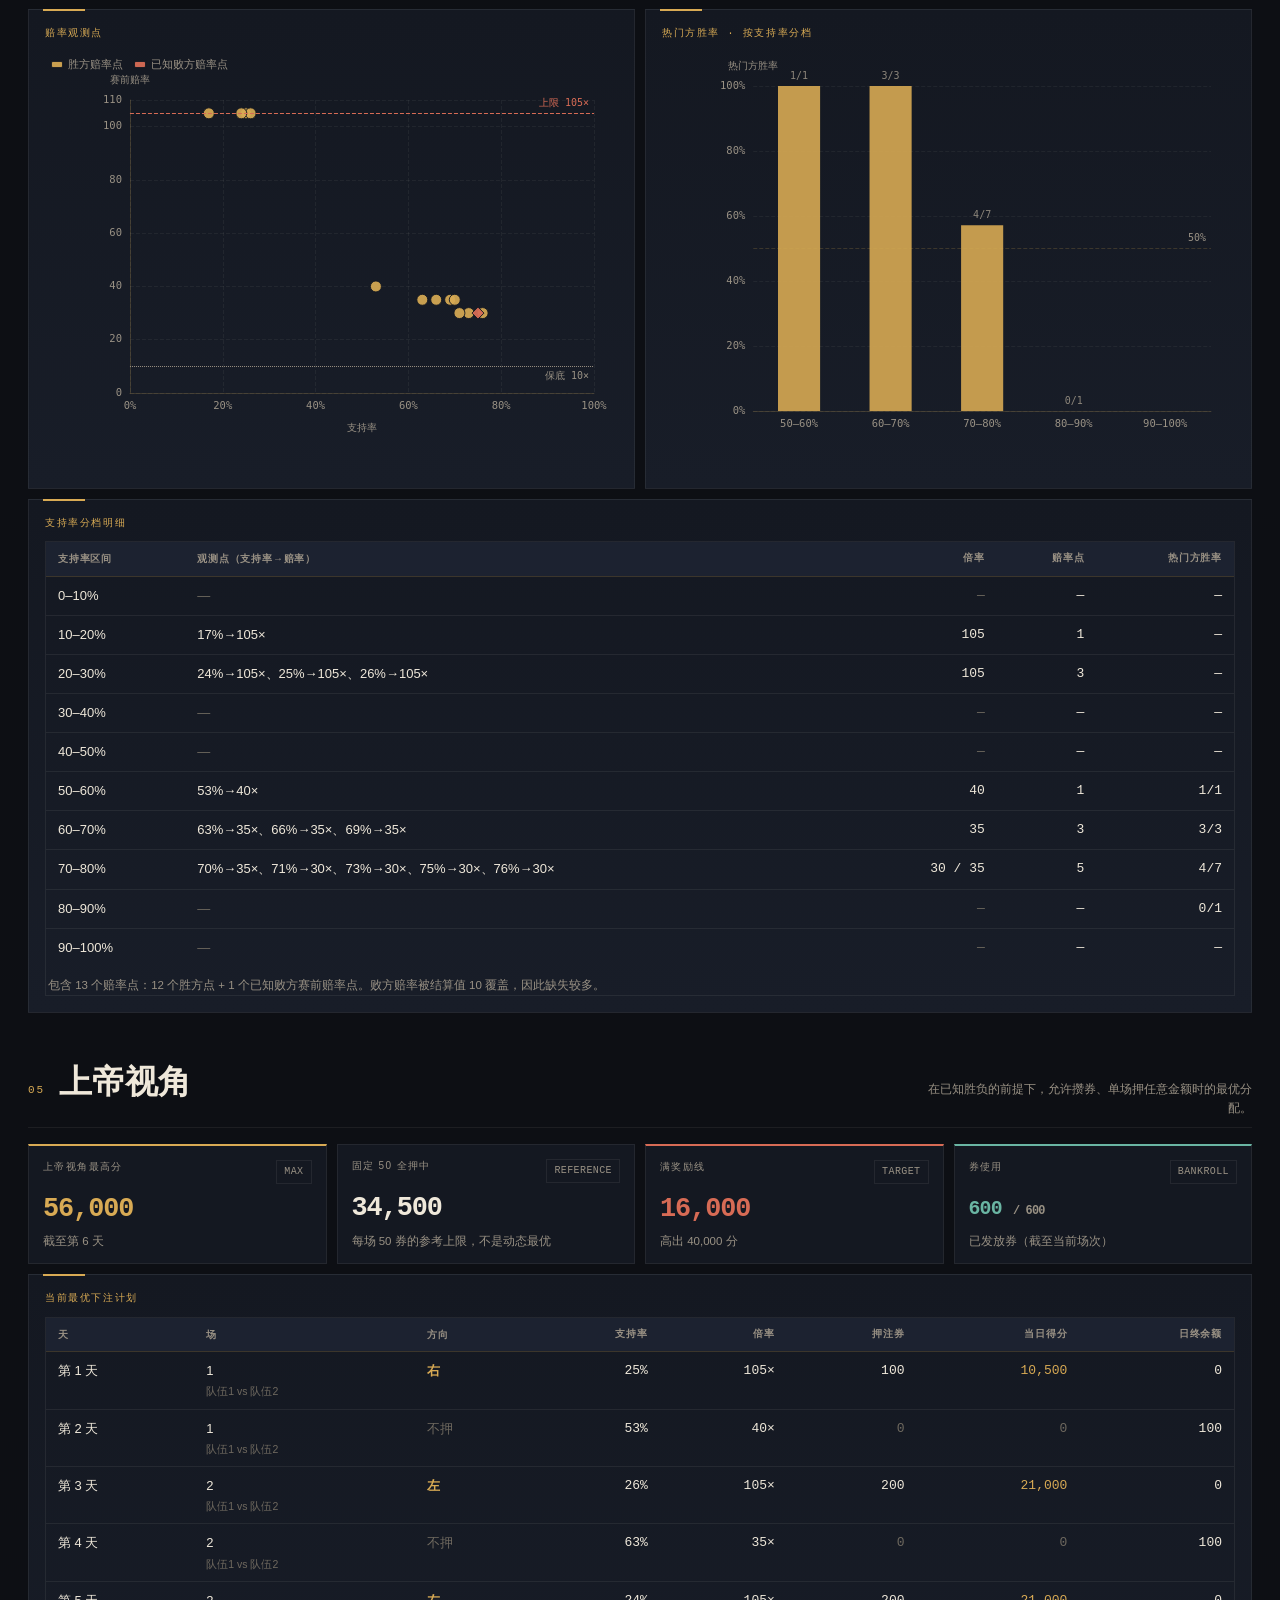
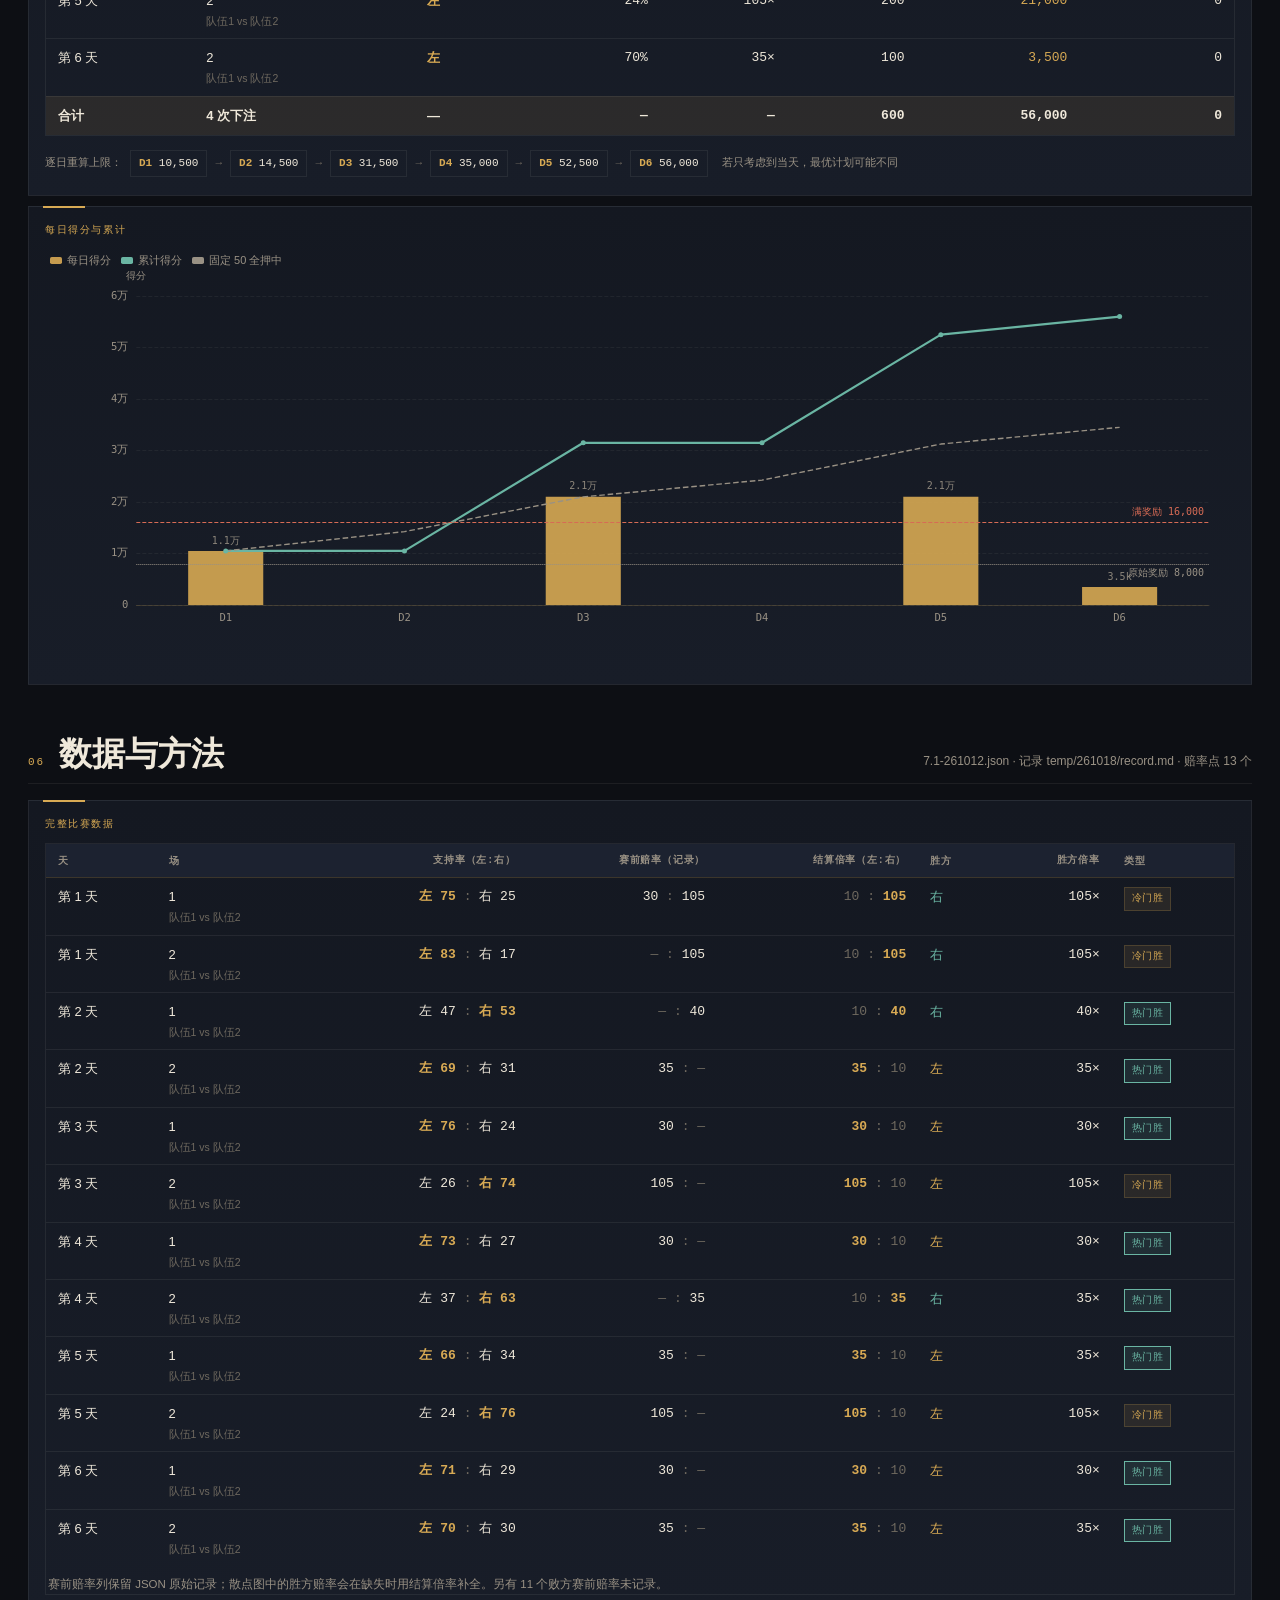
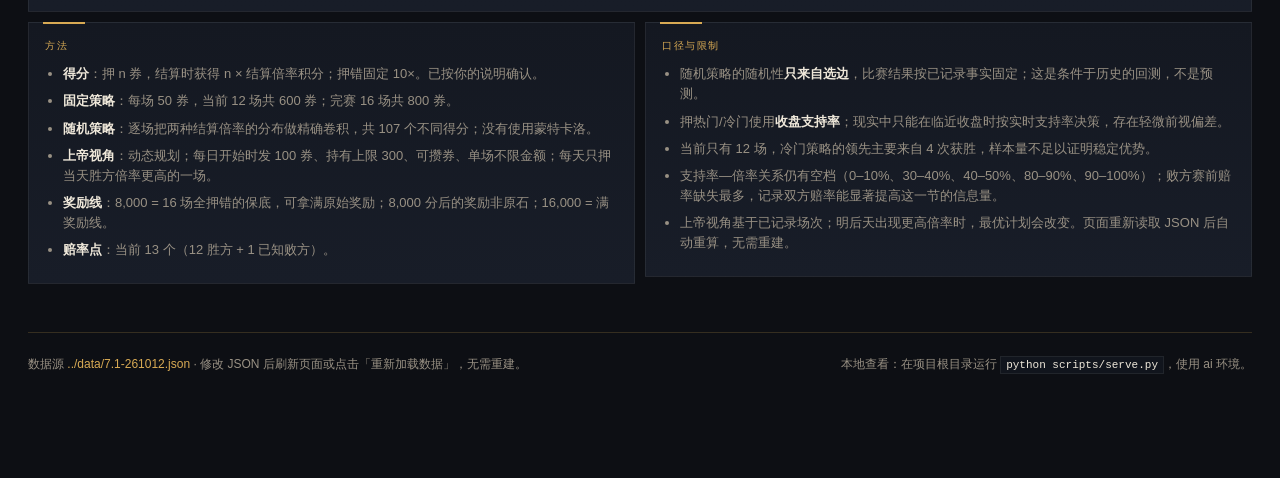
==== commit 6c415776: "fix(web): 修正坐标轴标签与图例布局" ====
--- a/web/index.html
+++ b/web/index.html
@@ -89,7 +89,7 @@
         <div class="section-head">
           <span class="section-index">03</span>
           <h2 class="section-title">随机策略分布</h2>
-          <p class="section-caption" id="random-caption">随机性只来自选边；比赛结果按已记录事实固定。分布为精确卷积，不是蒙特卡洛。</p>
+          <p class="section-caption" id="random-caption">随机性只来自选边；结果固定。精确卷积，非蒙特卡洛。</p>
         </div>
         <div class="grid-2">
           <div class="panel">
